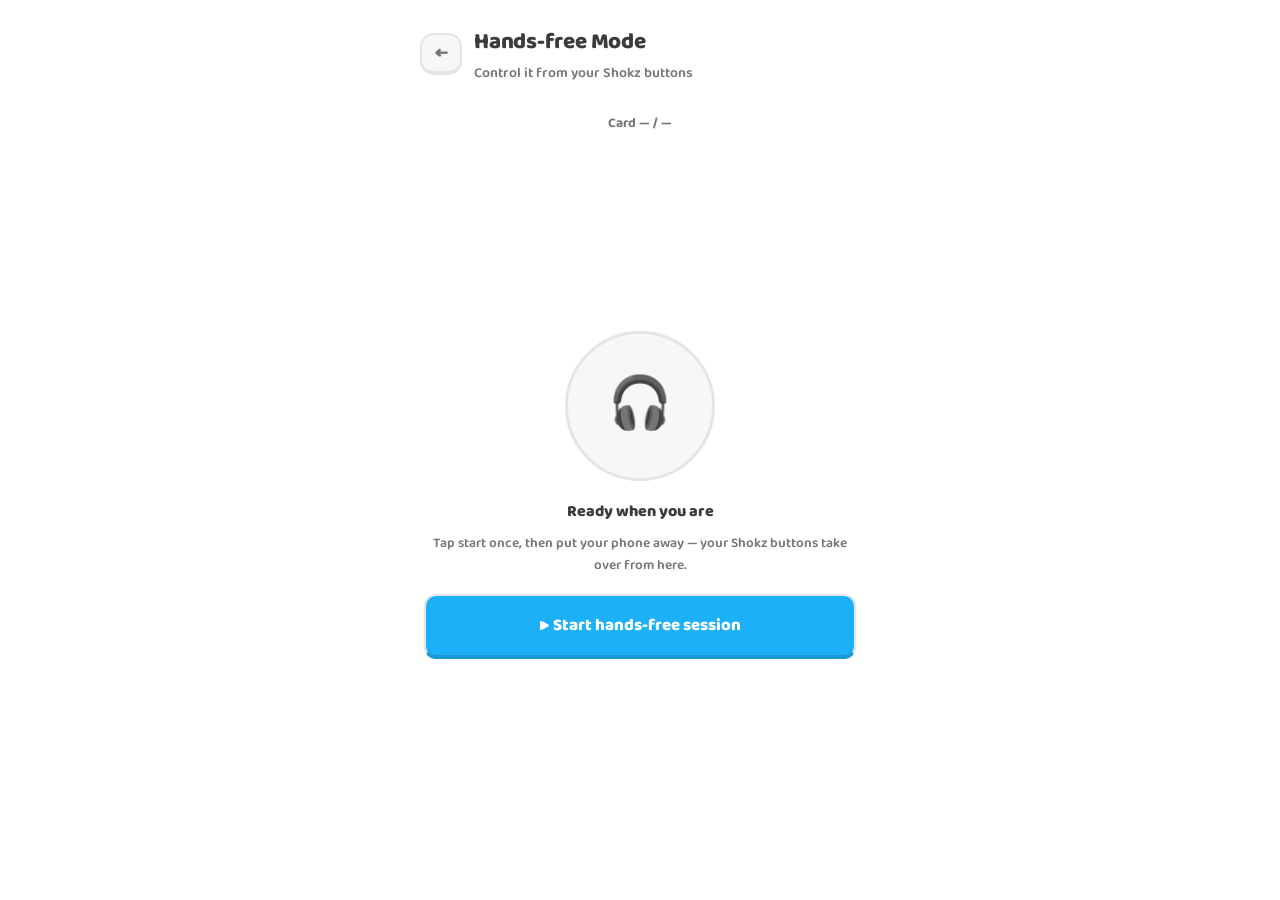
==== exercises/handsfree.html @ ed11c0b0 "media api" ====
<!DOCTYPE html>
<html lang="en">
<head>
  <meta charset="UTF-8" />
  <meta name="viewport" content="width=device-width, initial-scale=1.0, maximum-scale=1.0, user-scalable=no" />
  <title>Hands-free Listening — Russian</title>
  <link rel="preconnect" href="https://fonts.googleapis.com" />
  <link rel="preconnect" href="https://fonts.gstatic.com" crossorigin />
  <link href="https://fonts.googleapis.com/css2?family=Baloo+2:wght@500;600;700;800&family=Nunito:wght@600;700;800&display=swap" rel="stylesheet" />
  <link rel="stylesheet" href="../css/style.css" />
</head>
<body>
  <div class="app-shell">
    <div class="app-header">
      <a class="back-btn" href="listening.html">←</a>
      <div>
        <h1>Hands-free Mode</h1>
        <div class="subtitle">Control it from your Shokz buttons</div>
      </div>
    </div>

    <div class="hf-progress" id="hf-progress">Card — / —</div>

    <!-- Pre-start screen: needs one tap to unlock audio (browser rule) -->
    <div class="hf-stage" id="hf-prestart">
      <div class="hf-orb">🎧</div>
      <div class="hf-status">Ready when you are</div>
      <div class="hf-substatus">
        Tap start once, then put your phone away — your Shokz buttons take over from here.
      </div>
      <button class="pill-btn hf-start-btn" id="hf-start-btn">▶️ Start hands-free session</button>
    </div>

    <!-- Live session screen -->
    <div class="hf-stage" id="hf-live" style="display:none;">
      <div class="hf-orb" id="hf-orb">🇷🇺</div>
      <div class="hf-status" id="hf-status">Ready</div>

      <div class="hf-grid">
        <button class="pill-btn hf-btn russian" id="hf-btn-russian">
          <span class="hf-btn-icon">🔊</span> Russian
        </button>
        <button class="pill-btn hf-btn slow" id="hf-btn-slow">
          <span class="hf-btn-icon">🐢</span> Slow Russian
        </button>
        <button class="pill-btn hf-btn translate" id="hf-btn-translate">
          <span class="hf-btn-icon">🇬🇧</span> Translation
        </button>
        <button class="pill-btn hf-btn next" id="hf-btn-next">
          <span class="hf-btn-icon">⏭️</span> Next sentence
        </button>
      </div>

      <div class="hf-remote-map">
        <strong>Shokz remote mapping:</strong><br />
        1 press (play/pause) → 🔊 Russian<br />
        2 presses (next track) → ⏭️ Next sentence<br />
        3 presses (previous track) → 🇬🇧 Translation<br />
        Slow Russian is tap-only for now (see chat for how to remap).
      </div>
    </div>

    <!-- Session complete screen -->
    <div class="complete-screen" id="hf-complete" style="display: none;">
      <div class="complete-emoji">🎉</div>
      <h2>Session complete!</h2>
      <p id="hf-complete-summary">You got through today's sentences.</p>
      <button class="pill-btn wide bonus-btn" id="hf-bonus-btn">➕ Bonus round (+10)</button>
      <a class="nav-row-link" href="../index.html">Done for today</a>
    </div>

    <div class="status-line" id="hf-status-line"></div>

    <audio id="hf-keepalive" src="../audio/silence.mp3" loop preload="auto" playsinline></audio>
  </div>

  <script src="../js/config.js"></script>
  <script src="../js/progress.js"></script>
  <script src="../js/handsfree.js"></script>
</body>
</html>
---- css/style.css ----
:root {
  --bg: #ffffff;
  --bg-soft: #f7f7f7;
  --card: #ffffff;
  --border: #e5e5e5;
  --text: #3c3c3c;
  --text-dim: #777777;

  --green: #58cc02;
  --green-dark: #46a302;
  --green-soft: #d7ffb8;

  --blue: #1cb0f6;
  --blue-dark: #1899d6;
  --blue-soft: #ddf4ff;

  --yellow: #ffc800;
  --yellow-dark: #e6b400;

  --red: #ff4b4b;
  --red-dark: #ea2b2b;

  --gray-btn: #e5e5e5;
  --gray-btn-dark: #d0d0d0;

  --radius-lg: 20px;
  --radius-md: 16px;
  --radius-sm: 12px;

  font-size: 16px;
}

* {
  box-sizing: border-box;
}

html, body {
  margin: 0;
  padding: 0;
  height: 100%;
}

body {
  background: var(--bg);
  color: var(--text);
  font-family: "Baloo 2", "Nunito", -apple-system, BlinkMacSystemFont, "Segoe UI", Roboto, Helvetica, Arial, sans-serif;
  min-height: 100vh;
  display: flex;
  flex-direction: column;
  -webkit-font-smoothing: antialiased;
}

a {
  color: inherit;
  text-decoration: none;
}

.app-shell {
  max-width: 480px;
  margin: 0 auto;
  width: 100%;
  padding: 24px 20px 40px;
  flex: 1;
  display: flex;
  flex-direction: column;
}

/* ---------- Header ---------- */

.app-header {
  display: flex;
  align-items: center;
  gap: 12px;
  margin-bottom: 28px;
}

.app-header .back-btn {
  width: 42px;
  height: 42px;
  border-radius: 14px;
  background: var(--bg-soft);
  border: 2px solid var(--border);
  border-bottom: 4px solid var(--border);
  display: flex;
  align-items: center;
  justify-content: center;
  font-size: 18px;
  font-weight: 800;
  color: var(--text-dim);
  flex-shrink: 0;
}

.app-header .back-btn:active {
  border-bottom-width: 2px;
  transform: translateY(2px);
}

.app-header h1 {
  font-size: 1.4rem;
  margin: 0;
  font-weight: 800;
  letter-spacing: -0.01em;
  color: var(--text);
}

.app-header .subtitle {
  font-size: 0.88rem;
  color: var(--text-dim);
  margin-top: 2px;
  font-weight: 600;
}

.logo-mark {
  width: 48px;
  height: 48px;
  border-radius: 14px;
  background: var(--green-soft);
  display: flex;
  align-items: center;
  justify-content: center;
  font-size: 22px;
  flex-shrink: 0;
  border: 2px solid var(--green);
}

/* ---------- Homepage exercise cards ---------- */

.exercise-list {
  display: flex;
  flex-direction: column;
  gap: 14px;
}

.exercise-card {
  background: var(--card);
  border: 2px solid var(--border);
  border-bottom: 5px solid var(--border);
  border-radius: var(--radius-lg);
  padding: 18px;
  display: flex;
  align-items: center;
  gap: 16px;
  transition: transform 0.1s ease, border-color 0.1s ease;
}

.exercise-card.available {
  cursor: pointer;
}

.exercise-card.available:active {
  transform: translateY(3px);
  border-bottom-width: 2px;
}

.exercise-card.available:hover {
  border-color: var(--green);
}

.exercise-card.disabled {
  opacity: 0.55;
}

.exercise-icon {
  width: 54px;
  height: 54px;
  border-radius: var(--radius-md);
  display: flex;
  align-items: center;
  justify-content: center;
  font-size: 26px;
  flex-shrink: 0;
  background: var(--bg-soft);
  border: 2px solid var(--border);
}

.exercise-info {
  flex: 1;
  min-width: 0;
}

.exercise-info h3 {
  margin: 0 0 4px;
  font-size: 1.05rem;
  font-weight: 800;
  color: var(--text);
}

.exercise-info p {
  margin: 0;
  font-size: 0.84rem;
  color: var(--text-dim);
  line-height: 1.3;
  font-weight: 600;
}

.exercise-badge {
  font-size: 0.68rem;
  text-transform: uppercase;
  letter-spacing: 0.05em;
  padding: 4px 10px;
  border-radius: 999px;
  background: var(--green-soft);
  color: var(--green-dark);
  font-weight: 800;
  flex-shrink: 0;
}

.exercise-badge.soon {
  background: #fff3cf;
  color: var(--yellow-dark);
}

.chevron {
  color: var(--text-dim);
  font-size: 1.2rem;
  font-weight: 800;
  flex-shrink: 0;
}

/* ---------- Listening exercise ---------- */

.practice-card {
  background: var(--card);
  border: 2px solid var(--border);
  border-radius: var(--radius-lg);
  padding: 28px 22px;
  display: flex;
  flex-direction: column;
  align-items: center;
  gap: 22px;
  flex: 1;
}

.progress-row {
  width: 100%;
  display: flex;
  align-items: center;
  justify-content: space-between;
  font-size: 0.85rem;
  color: var(--text-dim);
  font-weight: 700;
}

.progress-bar-track {
  width: 100%;
  height: 14px;
  border-radius: 999px;
  background: var(--bg-soft);
  border: 2px solid var(--border);
  overflow: hidden;
}

.progress-bar-fill {
  height: 100%;
  background: var(--green);
  border-radius: 999px;
  transition: width 0.25s ease;
}

.voice-toggle {
  display: flex;
  background: var(--bg-soft);
  border-radius: 999px;
  padding: 4px;
  border: 2px solid var(--border);
  width: 100%;
}

.voice-toggle button {
  flex: 1;
  border: none;
  background: transparent;
  color: var(--text-dim);
  padding: 10px 10px;
  border-radius: 999px;
  font-size: 0.88rem;
  font-weight: 800;
  cursor: pointer;
  font-family: inherit;
}

.voice-toggle button.active {
  background: var(--blue);
  color: white;
}

.listen-row {
  display: flex;
  align-items: center;
  justify-content: center;
  gap: 16px;
  padding: 10px 0 4px;
}

.slower-btn {
  width: 56px;
  height: 56px;
  border-radius: 50%;
  border: 2px solid var(--border);
  background: var(--bg-soft);
  font-size: 22px;
  display: flex;
  align-items: center;
  justify-content: center;
  cursor: pointer;
  box-shadow: 0 4px 0 var(--border);
}

.slower-btn:active {
  transform: translateY(3px);
  box-shadow: 0 1px 0 var(--border);
}

.listen-btn {
  width: 132px;
  height: 132px;
  border-radius: 50%;
  border: none;
  background: var(--green);
  box-shadow: 0 8px 0 var(--green-dark);
  color: white;
  font-size: 48px;
  display: flex;
  align-items: center;
  justify-content: center;
  cursor: pointer;
  transition: transform 0.08s ease, box-shadow 0.08s ease;
}

.listen-btn:active {
  transform: translateY(6px);
  box-shadow: 0 2px 0 var(--green-dark);
}

.listen-btn.loading {
  animation: pulse 1s ease-in-out infinite;
}

.listen-btn[disabled] {
  opacity: 0.6;
  cursor: default;
}

@keyframes pulse {
  0%, 100% { transform: scale(1); }
  50% { transform: scale(0.96); }
}

.listen-hint {
  font-size: 0.85rem;
  color: var(--text-dim);
  min-height: 18px;
  font-weight: 700;
}

.reveal-box {
  width: 100%;
  min-height: 60px;
  border-radius: var(--radius-md);
  background: var(--blue-soft);
  border: 2px dashed var(--blue);
  display: flex;
  flex-direction: column;
  align-items: center;
  justify-content: center;
  padding: 16px;
  text-align: center;
  gap: 6px;
  cursor: pointer;
  transition: transform 0.08s ease;
}

.reveal-box:active {
  transform: scale(0.98);
}

.reveal-box.hidden-text {
  background: var(--bg-soft);
  border: 2px dashed var(--border);
  color: var(--text-dim);
  font-size: 0.85rem;
  font-weight: 700;
}

.reveal-ru {
  font-size: 1.15rem;
  font-weight: 800;
  color: var(--text);
}

.reveal-en {
  font-size: 0.9rem;
  font-weight: 600;
  color: var(--blue-dark);
  font-style: italic;
}

.pill-btn {
  border: 2px solid var(--border);
  border-bottom: 4px solid var(--border);
  background: var(--bg-soft);
  color: var(--text);
  padding: 12px 10px;
  border-radius: var(--radius-sm);
  font-size: 0.92rem;
  font-weight: 800;
  cursor: pointer;
  display: flex;
  align-items: center;
  justify-content: center;
  gap: 6px;
  font-family: inherit;
}

.pill-btn:active {
  transform: translateY(2px);
  border-bottom-width: 2px;
}

.pill-btn.wide {
  grid-column: 1 / -1;
}

.nav-row {
  width: 100%;
  display: grid;
  grid-template-columns: 1fr 1.4fr;
  gap: 10px;
}

.nav-row .next-btn {
  background: var(--green);
  border: none;
  border-bottom: 4px solid var(--green-dark);
  color: white;
  padding: 14px;
  border-radius: var(--radius-sm);
  font-size: 0.98rem;
  font-weight: 800;
  cursor: pointer;
  font-family: inherit;
  text-transform: uppercase;
  letter-spacing: 0.02em;
}

.nav-row .next-btn:active {
  transform: translateY(2px);
  border-bottom-width: 2px;
}

.nav-row .prev-btn {
  background: var(--gray-btn);
  border: none;
  border-bottom: 4px solid var(--gray-btn-dark);
  color: var(--text);
  padding: 14px;
  border-radius: var(--radius-sm);
  font-size: 0.95rem;
  font-weight: 800;
  cursor: pointer;
  font-family: inherit;
}

.nav-row .prev-btn:active {
  transform: translateY(2px);
  border-bottom-width: 2px;
}

.status-line {
  font-size: 0.8rem;
  color: var(--text-dim);
  text-align: center;
  font-weight: 700;
}

.status-line.error {
  color: var(--red-dark);
}

.settings-note {
  margin-top: 18px;
  font-size: 0.78rem;
  color: var(--text-dim);
  text-align: center;
  line-height: 1.5;
  font-weight: 600;
}

.settings-note code {
  background: var(--bg-soft);
  border: 1px solid var(--border);
  padding: 2px 6px;
  border-radius: 6px;
}

/* ---------- Stats row: streak + ring + overall bar ---------- */

.stats-row {
  display: flex;
  align-items: center;
  gap: 18px;
  margin-bottom: 18px;
}

.ring-wrap {
  position: relative;
  width: 80px;
  height: 80px;
  flex-shrink: 0;
}

.progress-ring {
  width: 80px;
  height: 80px;
  transform: rotate(-90deg);
}

.ring-track {
  fill: none;
  stroke: var(--bg-soft);
  stroke-width: 8;
}

.ring-fill {
  fill: none;
  stroke: var(--green);
  stroke-width: 8;
  stroke-linecap: round;
  transition: stroke-dashoffset 0.4s ease;
}

.ring-label {
  position: absolute;
  inset: 0;
  display: flex;
  flex-direction: column;
  align-items: center;
  justify-content: center;
  font-weight: 800;
  font-size: 1.05rem;
  color: var(--text);
  line-height: 1.1;
}

.ring-label small {
  font-size: 0.65rem;
  font-weight: 700;
  color: var(--text-dim);
}

.stats-side {
  flex: 1;
  min-width: 0;
}

.stats-title {
  font-size: 0.82rem;
  font-weight: 800;
  color: var(--text-dim);
  text-transform: uppercase;
  letter-spacing: 0.04em;
  margin-bottom: 6px;
}

.overall-bar-track {
  width: 100%;
  height: 8px;
  border-radius: 999px;
  background: var(--bg-soft);
  border: 2px solid var(--border);
  overflow: hidden;
  margin-bottom: 6px;
}

.overall-bar-fill {
  height: 100%;
  background: var(--blue);
  border-radius: 999px;
  transition: width 0.3s ease;
}

.overall-label {
  font-size: 0.75rem;
  color: var(--text-dim);
  font-weight: 700;
}

/* ---------- Swipe deck ---------- */

.deck {
  position: relative;
  flex: 1;
  display: flex;
  align-items: stretch;
  min-height: 380px;
}

.ghost-card {
  position: absolute;
  inset: 0;
  background: var(--card);
  border: 2px solid var(--border);
  border-radius: var(--radius-lg);
}

.ghost-card.ghost-1 {
  transform: scale(0.97) translateY(10px);
  opacity: 0.7;
}

.ghost-card.ghost-2 {
  transform: scale(0.94) translateY(20px);
  opacity: 0.4;
}

.swipe-card {
  position: relative;
  z-index: 2;
  width: 100%;
  background: var(--card);
  border: 2px solid var(--border);
  border-radius: var(--radius-lg);
  padding: 28px 22px;
  display: flex;
  flex-direction: column;
  align-items: center;
  gap: 22px;
  touch-action: none;
  user-select: none;
  cursor: grab;
}

.swipe-card:active {
  cursor: grabbing;
}

.swipe-overlay {
  position: absolute;
  top: 22px;
  padding: 8px 16px;
  border-radius: 10px;
  font-weight: 800;
  font-size: 1.1rem;
  letter-spacing: 0.04em;
  border: 3px solid;
  opacity: 0;
  pointer-events: none;
  z-index: 3;
}

.swipe-overlay.know {
  right: 20px;
  color: var(--green-dark);
  border-color: var(--green);
  transform: rotate(-8deg);
}

.swipe-overlay.again {
  left: 20px;
  color: var(--red-dark);
  border-color: var(--red);
  transform: rotate(8deg);
}

/* ---------- Session complete screen ---------- */

.complete-screen {
  flex: 1;
  display: flex;
  flex-direction: column;
  align-items: center;
  justify-content: center;
  text-align: center;
  gap: 10px;
  padding: 20px;
}

.complete-emoji {
  font-size: 4rem;
  line-height: 1;
}

.complete-screen h2 {
  margin: 0;
  font-size: 1.5rem;
  font-weight: 800;
  color: var(--text);
}

.complete-screen p {
  margin: 0 0 10px;
  color: var(--text-dim);
  font-weight: 700;
}

.complete-stats {
  display: flex;
  gap: 18px;
  margin-bottom: 22px;
}

.complete-stat {
  background: var(--bg-soft);
  border: 2px solid var(--border);
  border-radius: var(--radius-md);
  padding: 14px 18px;
  min-width: 84px;
}

.complete-stat-value {
  font-size: 1.4rem;
  font-weight: 800;
  color: var(--text);
}

.complete-stat-label {
  font-size: 0.72rem;
  color: var(--text-dim);
  font-weight: 700;
  text-transform: uppercase;
  letter-spacing: 0.03em;
  margin-top: 2px;
}

.bonus-btn {
  width: 100%;
  margin-bottom: 12px;
  background: var(--yellow);
  border-bottom-color: var(--yellow-dark);
  color: #5a4400;
}

.nav-row-link {
  font-size: 0.9rem;
  font-weight: 800;
  color: var(--text-dim);
  text-decoration: underline;
}

/* ---------- Hands-free / Bluetooth remote mode ---------- */

.hf-progress {
  font-size: 0.85rem;
  font-weight: 700;
  color: var(--text-dim);
  text-align: center;
  margin-bottom: 6px;
}

.hf-stage {
  flex: 1;
  display: flex;
  flex-direction: column;
  align-items: center;
  justify-content: center;
  gap: 18px;
  padding: 10px 4px 20px;
  text-align: center;
}

.hf-orb {
  width: 150px;
  height: 150px;
  border-radius: 50%;
  background: var(--bg-soft);
  border: 3px solid var(--border);
  display: flex;
  align-items: center;
  justify-content: center;
  font-size: 3.2rem;
  transition: transform 0.15s ease, border-color 0.15s ease, background 0.15s ease;
}

.hf-orb.active {
  border-color: var(--blue);
  background: var(--blue-soft);
  transform: scale(1.05);
}

.hf-status {
  font-size: 1rem;
  font-weight: 800;
  color: var(--text);
  min-height: 1.3em;
}

.hf-substatus {
  font-size: 0.85rem;
  color: var(--text-dim);
  font-weight: 600;
  margin-top: -10px;
}

.hf-start-btn {
  font-size: 1.05rem;
  padding: 16px 22px;
  background: var(--blue);
  border-bottom-color: var(--blue-dark);
  color: #fff;
  width: 100%;
}

.hf-grid {
  display: grid;
  grid-template-columns: 1fr 1fr;
  gap: 12px;
  width: 100%;
}

.hf-btn {
  padding: 20px 10px;
  font-size: 1rem;
  flex-direction: column;
  gap: 4px;
  min-height: 84px;
}

.hf-btn .hf-btn-icon {
  font-size: 1.6rem;
}

.hf-btn.russian { background: var(--blue-soft); border-bottom-color: var(--blue-dark); color: var(--blue-dark); }
.hf-btn.slow { background: var(--bg-soft); }
.hf-btn.translate { background: var(--green-soft); border-bottom-color: var(--green-dark); color: var(--green-dark); }
.hf-btn.next { background: var(--yellow); border-bottom-color: var(--yellow-dark); color: #5a4400; grid-column: 1 / -1; }

.hf-remote-map {
  width: 100%;
  background: var(--bg-soft);
  border: 2px solid var(--border);
  border-radius: var(--radius-md);
  padding: 12px 14px;
  font-size: 0.82rem;
  color: var(--text-dim);
  font-weight: 600;
  line-height: 1.5;
  text-align: left;
}

.hf-remote-map strong {
  color: var(--text);
}

.hf-toggle-row {
  display: flex;
  justify-content: center;
  margin: 4px 0 10px;
}

.hf-mode-link {
  font-size: 0.8rem;
  font-weight: 800;
  color: var(--blue-dark);
  text-decoration: underline;
}
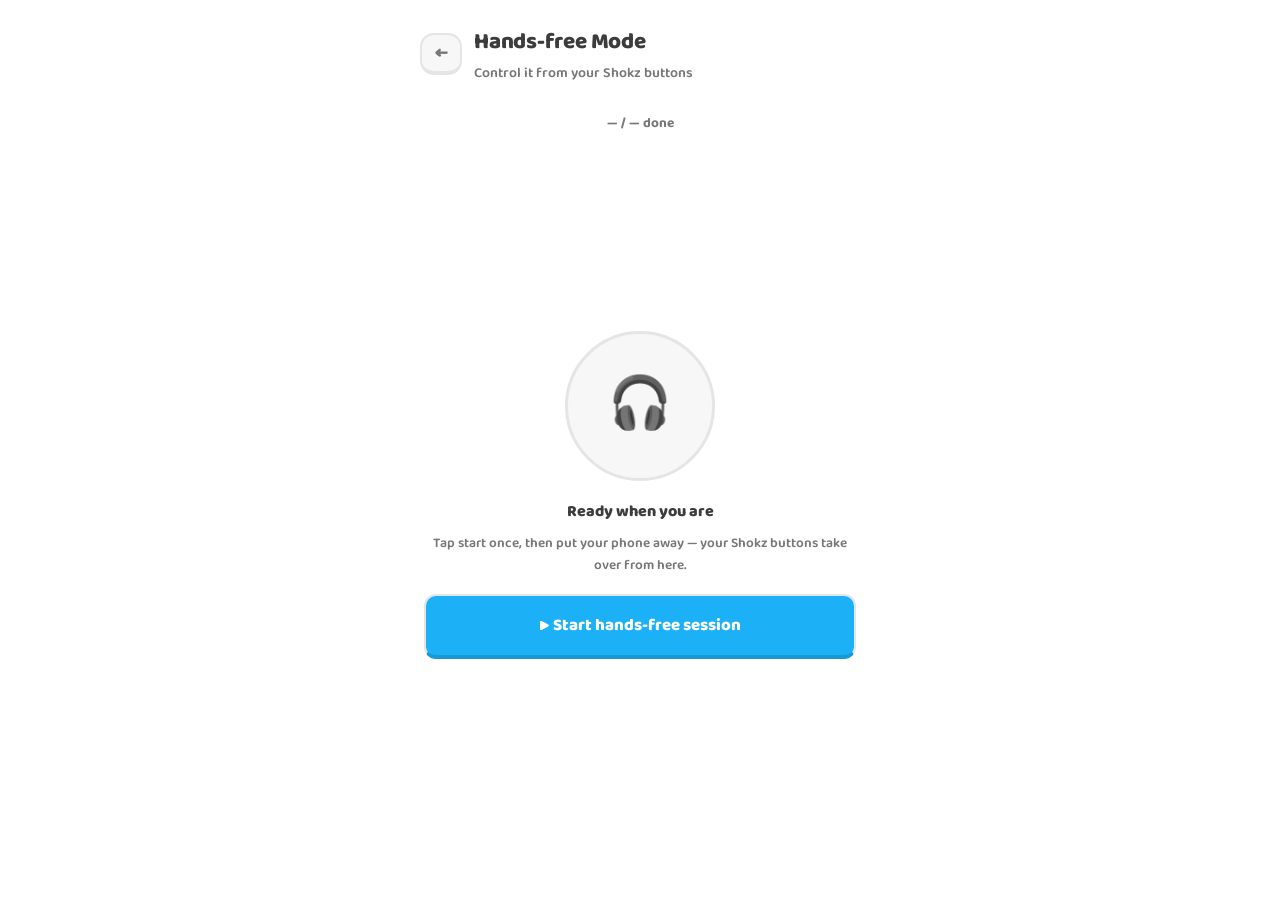
==== commit 6b8cfeca: "upd" ====
--- a/exercises/handsfree.html
+++ b/exercises/handsfree.html
@@ -19,7 +19,7 @@
       </div>
     </div>
 
-    <div class="hf-progress" id="hf-progress">Card — / —</div>
+    <div class="hf-progress" id="hf-progress">— / — done</div>
 
     <!-- Pre-start screen: needs one tap to unlock audio (browser rule) -->
     <div class="hf-stage" id="hf-prestart">
@@ -53,25 +53,23 @@
 
       <div class="hf-remote-map">
         <strong>Shokz remote mapping:</strong><br />
-        1 press (play/pause) → 🔊 Russian<br />
-        2 presses (next track) → ⏭️ Next sentence<br />
-        3 presses (previous track) → 🇬🇧 Translation<br />
+        1 press (play/pause) → start/stop the Russian repeat loop<br />
+        2 presses (next track) → next sentence, loop starts right away<br />
+        3 presses (previous track) → 🇬🇧 translation, then loop resumes<br />
         Slow Russian is tap-only for now (see chat for how to remap).
       </div>
-    </div>
 
-    <!-- Session complete screen -->
-    <div class="complete-screen" id="hf-complete" style="display: none;">
-      <div class="complete-emoji">🎉</div>
-      <h2>Session complete!</h2>
-      <p id="hf-complete-summary">You got through today's sentences.</p>
-      <button class="pill-btn wide bonus-btn" id="hf-bonus-btn">➕ Bonus round (+10)</button>
-      <a class="nav-row-link" href="../index.html">Done for today</a>
+      <label class="hf-remote-map" style="display:flex; align-items:center; justify-content:space-between; gap:10px;">
+        <span>Repeat pause (seconds)</span>
+        <input type="number" id="hf-gap-input" min="1" max="30" step="1" value="5"
+          style="width:60px; padding:6px; border-radius:8px; border:2px solid var(--border); font-family:inherit; font-weight:800; text-align:center;" />
+      </label>
     </div>
 
     <div class="status-line" id="hf-status-line"></div>
 
     <audio id="hf-keepalive" src="../audio/silence.mp3" loop preload="auto" playsinline></audio>
+    <audio id="hf-russian-player" preload="auto" playsinline></audio>
   </div>
 
   <script src="../js/config.js"></script>
